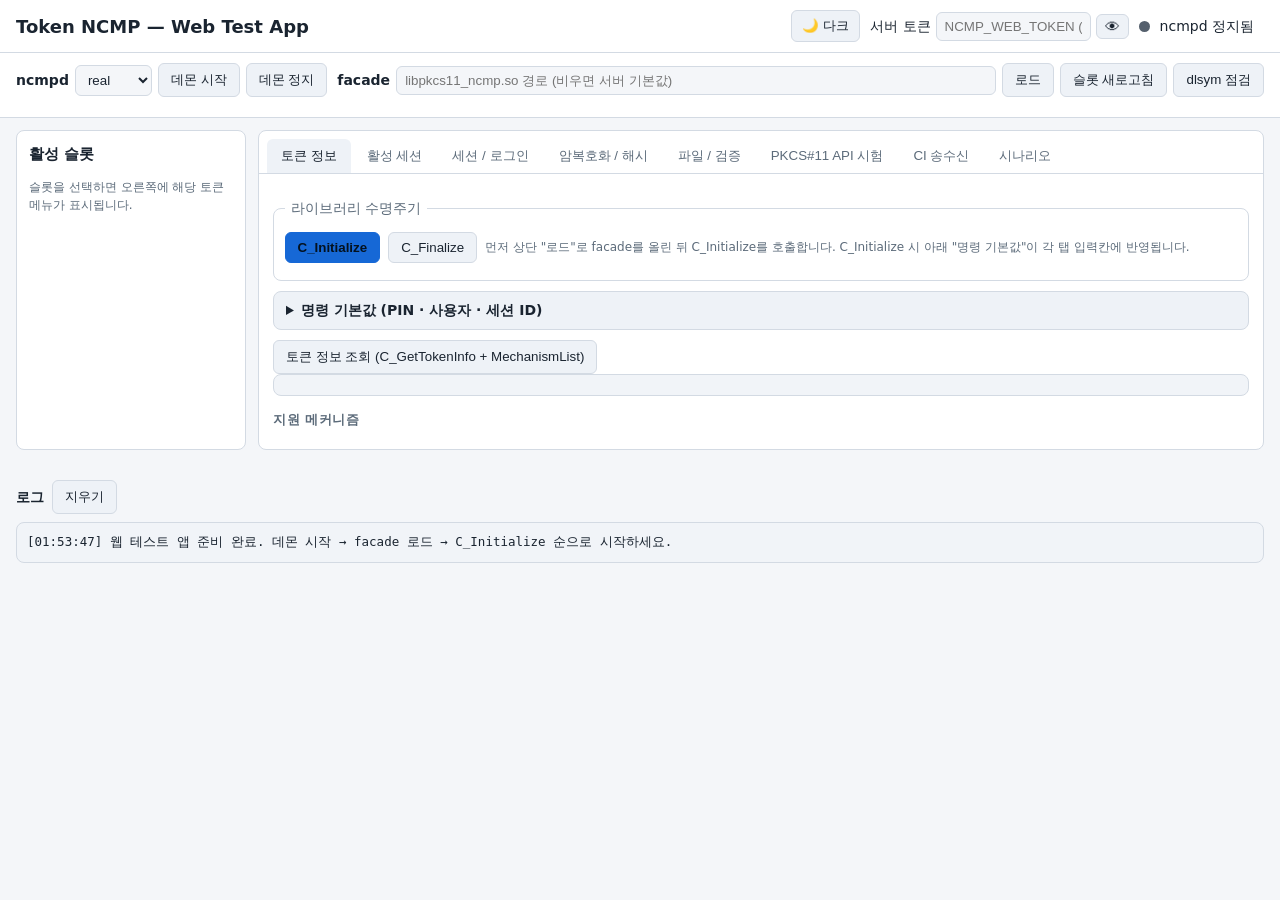
==== ncmp/gui/testapp/web/index.html @ 956e26f4 "gui: Debug App = read-only SHM viewer; move CI send/receive to Web Test App The Debug App needs no U" ====
<!doctype html>
<html lang="ko">
<head>
  <meta charset="utf-8">
  <meta name="viewport" content="width=device-width, initial-scale=1">
  <title>Token NCMP — Web Test App</title>
  <link rel="stylesheet" href="style.css">
</head>
<body>
  <header>
    <h1>Token NCMP — Web Test App</h1>
    <div class="conn">
      <button id="themeToggle" class="themebtn" type="button" title="밝은/어두운 테마 전환">☀️ 라이트</button>
      <label>서버 토큰
        <input id="authToken" type="password" placeholder="NCMP_WEB_TOKEN (선택)" size="16">
        <button type="button" class="eye" data-target="authToken" title="토큰 표시/숨김" aria-label="토큰 표시/숨김">👁</button>
      </label>
      <span id="daemonDot" class="dot off"></span>
      <span id="daemonText">상태 확인 중…</span>
      <span id="cfgInfo" class="muted small"></span>
    </div>
  </header>

  <!-- Top toolbar: daemon + facade lifecycle -->
  <section class="toolbar">
    <div class="group">
      <strong>ncmpd</strong>
      <select id="transport">
        <option value="real" selected>real</option>
        <option value="mock">mock</option>
        <option value="socket">socket</option>
      </select>
      <button id="btnDaemonStart">데몬 시작</button>
      <button id="btnDaemonStop">데몬 정지</button>
    </div>
    <div class="group grow">
      <strong>facade</strong>
      <input id="modulePath" type="text" placeholder="libpkcs11_ncmp.so 경로 (비우면 서버 기본값)">
      <button id="btnLoad">로드</button>
      <button id="btnSlots">슬롯 새로고침</button>
      <button id="btnDlsym">dlsym 점검</button>
    </div>
    <div id="libInfo" class="muted"></div>
  </section>

  <main>
    <!-- Left: active slots -->
    <aside class="slots">
      <h2>활성 슬롯</h2>
      <ul id="slotList"></ul>
      <p class="muted small">슬롯을 선택하면 오른쪽에 해당 토큰 메뉴가 표시됩니다.</p>
    </aside>

    <!-- Right: tabs -->
    <section class="panel">
      <nav class="tabs">
        <button class="tab active" data-tab="token">토큰 정보</button>
        <button class="tab" data-tab="sessions">활성 세션</button>
        <button class="tab" data-tab="session">세션 / 로그인</button>
        <button class="tab" data-tab="crypto">암복호화 / 해시</button>
        <button class="tab" data-tab="file">파일 / 검증</button>
        <button class="tab" data-tab="api">PKCS#11 API 시험</button>
        <button class="tab" data-tab="ci">CI 송수신</button>
        <button class="tab" data-tab="scenario">시나리오</button>
      </nav>

      <div class="tabbody">
        <!-- Token -->
        <div class="tabpane active" data-pane="token">
          <fieldset>
            <legend>라이브러리 수명주기</legend>
            <div class="row">
              <button id="btnInit" class="primary">C_Initialize</button>
              <button id="btnFinal">C_Finalize</button>
              <span class="muted small">먼저 상단 "로드"로 facade를 올린 뒤 C_Initialize를 호출합니다. C_Initialize 시 아래 "명령 기본값"이 각 탭 입력칸에 반영됩니다.</span>
            </div>
          </fieldset>

          <details id="cmdDefaults" class="defaults">
            <summary title="여기서 지정한 값이 로그인·세션 명령의 기본값으로 쓰입니다(C_Initialize 시 적용). 각 탭에서 개별 수정 가능">명령 기본값 (PIN · 사용자 · 세션 ID)</summary>
            <div class="row">
              <label>사용자
                <select id="defUserType">
                  <option value="1">User</option>
                  <option value="0">SO</option>
                  <option value="2">ContextSpecific</option>
                </select>
              </label>
              <label>User PIN <input type="password" id="defPin" value="1234" size="10"></label>
              <button type="button" class="eye" data-target="defPin" title="표시/숨김">👁</button>
              <label>SO PIN <input type="password" id="defSoPin" value="12345678" size="12"></label>
              <button type="button" class="eye" data-target="defSoPin" title="표시/숨김">👁</button>
              <label>세션 ID <input type="number" id="defSessionId" value="1" min="0" max="65535" style="width:84px"></label>
              <label><input type="checkbox" id="defRw" checked> R/W</label>
              <button id="btnApplyDefaults" type="button" title="지금 각 탭 입력칸에 반영">적용</button>
            </div>
          </details>

          <button id="btnTokenInfo">토큰 정보 조회 (C_GetTokenInfo + MechanismList)</button>
          <pre id="tokenInfo" class="out"></pre>
          <h3>지원 메커니즘</h3>
          <ul id="mechList" class="mechs"></ul>
        </div>

        <!-- Session -->
        <div class="tabpane" data-pane="sessions">
          <div class="row">
            <button id="btnSessRefresh">새로고침</button>
            <button id="btnSessRefreshAll">토큰 상태 조회(C_GetSessionInfo 전체)</button>
            <span id="sessSummary" class="muted small"></span>
          </div>
          <table id="sessTable" class="results">
            <thead><tr>
              <th>현재</th><th>handle</th><th>종류</th><th>wire sid</th><th>slot</th>
              <th>열린 시각</th><th>경과</th><th>명령수</th>
              <th>마지막 명령</th><th>결과</th><th>마지막 시각</th>
              <th>토큰 state</th><th>동작</th>
            </tr></thead>
            <tbody></tbody>
          </table>
          <p class="muted small">
            세션을 열거나(세션/로그인 탭) 명령을 보낼 때마다 이 표가 갱신됩니다.
            "종류"=open(C_OpenSession)/adopt(세션 ID 지정). "토큰 state"는
            C_GetSessionInfo 결과(2=R/W user 등)이며 "토큰 상태 조회"로 채웁니다.
          </p>
        </div>

        <div class="tabpane" data-pane="session">
          <div class="row">
            <label><input type="checkbox" id="rwSession" checked> R/W 세션</label>
            <button id="btnOpenSession">세션 열기 (C_OpenSession)</button>
            <button id="btnCloseSession">세션 닫기</button>
            <span id="sessionText" class="pill">세션 없음</span>
          </div>
          <div class="row">
            <label>세션 ID <input type="number" id="sessionId" value="1" min="0" max="65535" style="width:110px"></label>
            <button id="btnAdoptSession">ID로 세션 열기</button>
            <span class="muted small">토큰 OPEN_SESSION 없이 입력한 세션 ID(0~65535, 0=시스템)를 와이어 헤더에 사용. 여러 개 열 수 있습니다.</span>
          </div>
          <div class="row">
            <label><b>활성 세션</b> <select id="activeSession" class="sessionPicker"></select></label>
            <span class="muted small">모든 명령(로그인·난수·해시·GCM·파일 검증)은 선택된 세션 ID로 전송됩니다.</span>
          </div>
          <fieldset>
            <legend>로그인 / 로그아웃</legend>
            <div class="row">
              <label>사용자
                <select id="userType">
                  <option value="1">User</option>
                  <option value="0">SO</option>
                  <option value="2">ContextSpecific</option>
                </select>
              </label>
              <label>PIN <input type="password" id="pin" value="1234" size="12"></label>
              <button type="button" class="eye" data-target="pin" title="PIN 표시/숨김" aria-label="PIN 표시/숨김">👁</button>
              <button id="btnLogin">C_Login</button>
              <button id="btnLogout">C_Logout</button>
            </div>
          </fieldset>
          <h3>세션 정보 (C_GetSessionInfo)</h3>
          <pre id="sessionInfo" class="out"></pre>
        </div>

        <!-- Crypto -->
        <div class="tabpane" data-pane="crypto">
          <div class="row">
            <label><b>활성 세션</b> <select class="sessionPicker"></select></label>
            <span class="muted small">세션 탭에서 연 세션 중 선택. 명령은 이 세션으로 전송됩니다.</span>
          </div>
          <div class="row">
            <label>난수 길이 <input type="number" id="randLen" value="16" min="1" max="1024"></label>
            <button id="btnRandom">C_GenerateRandom</button>
          </div>
          <div class="row">
            <label>해시
              <select id="digestMech">
                <option value="592">SHA-256</option>
                <option value="624">SHA-512</option>
                <option value="693">SHA3-224</option>
                <option value="688">SHA3-256</option>
                <option value="704">SHA3-384</option>
                <option value="720">SHA3-512</option>
              </select>
            </label>
            <input type="text" id="digestInput" value="abc" placeholder="입력 문자열(UTF-8)">
            <button id="btnDigest">C_Digest</button>
          </div>
          <div class="row">
            <button id="btnGcm">AES-GCM 자가검증 (GenerateKey + Encrypt/Decrypt)</button>
          </div>
          <h3>결과</h3>
          <pre id="cryptoOut" class="out"></pre>
        </div>

        <!-- File generation + real-vs-SW verification -->
        <div class="tabpane" data-pane="file">
          <fieldset>
            <legend>테스트 파일 생성 (init/update/final 시험은 데이터 ≥ 64KB 필요)</legend>
            <div class="row">
              <label>크기 <input type="number" id="fileSize" value="100000" min="0"></label>
              <select id="fileUnit">
                <option value="1">바이트</option>
                <option value="1024">KB</option>
                <option value="1048576">MB</option>
              </select>
              <label>이름 <input type="text" id="fileName" placeholder="(자동)" size="14"></label>
              <button id="btnGenFile">파일 생성</button>
              <span id="genFileInfo" class="muted"></span>
            </div>
            <p class="muted small">반복 가능한 PRNG 패턴으로 채웁니다. 생성 시 SW SHA-256(참조)을 함께 표시합니다.</p>
          </fieldset>

          <fieldset>
            <legend>실 타겟 ↔ SW 결과 비교 (토큰이 정확히 동작하는지 확인)</legend>
            <div class="row">
              <label><b>활성 세션</b> <select class="sessionPicker"></select></label>
            </div>
            <div class="row">
              <label>파일
                <select id="verifyFile"></select>
              </label>
              <button id="btnRefreshFiles">목록 새로고침</button>
              <label>해시
                <select id="verifyMech">
                  <option value="592">SHA-256</option>
                  <option value="624">SHA-512</option>
                  <option value="693">SHA3-224</option>
                  <option value="688">SHA3-256</option>
                  <option value="704">SHA3-384</option>
                  <option value="720">SHA3-512</option>
                </select>
              </label>
              <button id="btnDigestFile">토큰 multipart 해시</button>
              <button id="btnCompare" class="primary">▶ 실타겟 vs SW 비교</button>
            </div>
            <p class="muted small">
              비교는 세션이 필요합니다(세션 탭에서 열기). 토큰(실 FX3)의 multipart
              (init/update/final) 결과와 호스트의 OpenSSL 계산 결과를 대조해
              <b>일치(MATCH)</b> 여부로 정확성을 판정합니다. mock 토큰은 실제 해시가
              아니므로 MISMATCH가 정상입니다.
            </p>
            <div id="compareVerdict" class="summary"></div>
            <pre id="fileOut" class="out"></pre>
          </fieldset>
        </div>

        <!-- API tester -->
        <div class="tabpane" data-pane="api">
          <p class="muted">단위 API 항목을 골라 파라미터를 채우고 실행합니다. 각 항목이 시나리오의 "단위 스텝"이 됩니다.</p>
          <div class="row">
            <label>API 항목
              <select id="apiOp"></select>
            </label>
            <button id="btnApiRun">실행</button>
            <button id="btnApiAddStep">▶ 시나리오에 스텝 추가</button>
          </div>
          <div id="apiParams" class="params"></div>
          <h3>응답</h3>
          <pre id="apiOut" class="out"></pre>
        </div>

        <!-- Raw CI send/receive -->
        <div class="tabpane" data-pane="ci">
          <p class="muted">CI(Command Interface) 단위로 실 타겟에 프레임을 직접 보내고 받습니다. 송신/수신 메시지를 <b>raw(Hex)</b>와 <b>parsed</b> 형태로 디버깅 창에 동시 출력합니다.</p>
          <div class="row cibar">
            <label>슬롯 <input type="number" id="ciSlot" value="0" min="0" style="width:70px"></label>
            <label>CI <select id="ciCmd"></select></label>
            <label>session_id <input type="number" id="ciSession" value="0" min="0" style="width:100px"></label>
            <button id="ciSend" class="primary">▶ 전송</button>
            <button id="ciClear">디버깅 창 지우기</button>
            <span id="ciHint" class="muted small"></span>
          </div>
          <div class="ciparams">
            <div class="muted small">CI별 입력 파라미터(Hex, 공백 허용, 비우면 생략). 예: <code>10000000</code> = little-endian u32 값 16</div>
            <div id="ciParamRows"></div>
          </div>
          <h3>디버깅 창 — 송신(TX)/수신(RX)을 raw(Hex) + parsed 동시 출력</h3>
          <div id="ciDebug" class="cidebug"></div>
        </div>

        <!-- Scenarios -->
        <div class="tabpane" data-pane="scenario">
          <div class="row">
            <label>시나리오
              <select id="scenarioSelect"></select>
            </label>
            <button id="btnScenarioLoad">불러오기</button>
            <button id="btnScenarioNew">새로 만들기</button>
            <button id="btnScenarioRun" class="primary">▶ 실행</button>
            <button id="btnScenarioSave">저장</button>
            <button id="btnScenarioDelete">삭제</button>
          </div>
          <div class="row">
            <label>이름 <input type="text" id="scenarioName" placeholder="시나리오 이름"></label>
            <button id="btnScenarioExport">내보내기(JSON)</button>
            <label class="filebtn">가져오기(JSON)<input type="file" id="scenarioImport" accept=".json"></label>
          </div>
          <p class="muted small">
            아래 <b>단위 항목</b>(대부분 PKCS#11 API)을 <b>순서대로 클릭</b>하면 스텝이
            추가됩니다. 각 스텝의 파라미터·저장변수·기대값은 그 자리에서 수정할 수 있습니다.
            출력값은 저장변수(예 <code>s</code>)로 담아 다음 스텝에서 <code>${s}</code> 로
            참조합니다(openSession → <code>s</code> 저장 → login의 session에 <code>${s}</code>).
            작성한 시나리오는 이름을 지정해 <b>저장</b>하면 서버에 영구 보관됩니다.
          </p>
          <h3>단위 항목 (클릭해서 순서대로 추가)</h3>
          <div id="palette" class="palette"></div>
          <h3>구성된 스텝</h3>
          <ol id="stepList" class="steps"></ol>
          <h3>실행 결과</h3>
          <table id="resultTable" class="results">
            <thead><tr><th>#</th><th>스텝</th><th>결과</th><th>상세</th></tr></thead>
            <tbody></tbody>
          </table>
          <div id="resultSummary" class="summary"></div>
        </div>
      </div>
    </section>
  </main>

  <footer>
    <div class="row">
      <strong>로그</strong>
      <button id="btnClearLog">지우기</button>
    </div>
    <pre id="log" class="log"></pre>
  </footer>

  <script src="app.js"></script>
</body>
</html>
---- ncmp/gui/testapp/web/style.css ----
:root {
  /* Dark theme (default). */
  --bg: #0f1419; --panel: #171d26; --panel2: #1e2631; --line: #2b3542;
  --fg: #e5edf5; --muted: #8aa0b4; --accent: #4aa3ff; --ok: #39d98a; --bad: #ff5d6c;
  --code-bg: #0b0f14;
  --mono: ui-monospace, SFMono-Regular, Menlo, Consolas, monospace;
}
/* Light theme: applied when <html data-theme="light"> (toggle in the header). */
:root[data-theme="light"] {
  --bg: #f4f6f9; --panel: #ffffff; --panel2: #eef2f7; --line: #d3dae3;
  --fg: #1a2430; --muted: #5c6b7a; --accent: #1668d6; --ok: #138a52; --bad: #cc3645;
  --code-bg: #f1f4f8;
}
/* First-visit default follows the OS preference unless the user chose dark. */
@media (prefers-color-scheme: light) {
  :root:not([data-theme="dark"]) {
    --bg: #f4f6f9; --panel: #ffffff; --panel2: #eef2f7; --line: #d3dae3;
    --fg: #1a2430; --muted: #5c6b7a; --accent: #1668d6; --ok: #138a52; --bad: #cc3645;
    --code-bg: #f1f4f8;
  }
}
* { box-sizing: border-box; }
html, body { transition: background-color .15s ease, color .15s ease; }
body {
  margin: 0; background: var(--bg); color: var(--fg);
  font: 14px/1.5 system-ui, "Segoe UI", sans-serif;
}
h1 { font-size: 18px; margin: 0; }
h2 { font-size: 15px; margin: 0 0 8px; }
h3 { font-size: 13px; color: var(--muted); margin: 14px 0 6px; text-transform: uppercase; letter-spacing: .04em; }
.muted { color: var(--muted); }
.small { font-size: 12px; }
code { font-family: var(--mono); background: var(--panel2); padding: 1px 5px; border-radius: 4px; }

header {
  display: flex; justify-content: space-between; align-items: center;
  padding: 10px 16px; background: var(--panel); border-bottom: 1px solid var(--line);
}
.conn { display: flex; align-items: center; gap: 10px; }
.themebtn { background: var(--panel2); color: var(--fg); border: 1px solid var(--line); padding: 6px 10px; border-radius: 6px; cursor: pointer; }
.themebtn:hover { border-color: var(--accent); }
.dot { width: 11px; height: 11px; border-radius: 50%; display: inline-block; }
.dot.on { background: var(--ok); box-shadow: 0 0 8px var(--ok); }
.dot.off { background: #55606d; }

.toolbar {
  display: flex; flex-wrap: wrap; align-items: center; gap: 10px;
  padding: 10px 16px; background: var(--panel); border-bottom: 1px solid var(--line);
}
.group { display: flex; align-items: center; gap: 6px; }
.group.grow { flex: 1; min-width: 320px; }
.group.grow input[type=text] { flex: 1; }
#libInfo { width: 100%; font-family: var(--mono); font-size: 12px; }

/* Command-defaults panel (collapsible, inside the token tab) */
.defaults { margin: 10px 0; border: 1px solid var(--line); border-radius: 8px; background: var(--panel2); }
.defaults > summary { cursor: pointer; padding: 8px 12px; font-weight: 600; user-select: none; }
.defaults > summary:hover { color: var(--accent); }
.defaults > .row { padding: 0 12px 12px; }

main { display: flex; gap: 12px; padding: 12px 16px; align-items: stretch; }
.slots { width: 230px; flex-shrink: 0; background: var(--panel); border: 1px solid var(--line); border-radius: 8px; padding: 12px; }
.slots ul { list-style: none; margin: 0; padding: 0; }
.slots li { padding: 8px 10px; border-radius: 6px; cursor: pointer; font-family: var(--mono); }
.slots li:hover { background: var(--panel2); }
.slots li.sel { background: var(--accent); color: #04121f; font-weight: 600; }

.panel { flex: 1; background: var(--panel); border: 1px solid var(--line); border-radius: 8px; min-width: 0; }
.tabs { display: flex; gap: 2px; border-bottom: 1px solid var(--line); padding: 8px 8px 0; flex-wrap: wrap; }
.tab { background: transparent; border: none; color: var(--muted); padding: 8px 14px; border-radius: 6px 6px 0 0; cursor: pointer; }
.tab.active { background: var(--panel2); color: var(--fg); }
.tabbody { padding: 14px; }
.tabpane { display: none; }
.tabpane.active { display: block; }

.row { display: flex; flex-wrap: wrap; align-items: center; gap: 8px; margin: 8px 0; }
label { display: inline-flex; align-items: center; gap: 5px; }
button {
  background: var(--panel2); color: var(--fg); border: 1px solid var(--line);
  padding: 7px 12px; border-radius: 6px; cursor: pointer;
}
button:hover { border-color: var(--accent); }
button.primary { background: var(--accent); color: #04121f; border-color: var(--accent); font-weight: 600; }
button.eye { padding: 4px 8px; line-height: 1; font-size: 15px; }
button:disabled { opacity: .45; cursor: not-allowed; }
input, select {
  background: var(--bg); color: var(--fg); border: 1px solid var(--line);
  padding: 6px 8px; border-radius: 6px;
}
input[type=text], #modulePath { min-width: 160px; }
fieldset { border: 1px solid var(--line); border-radius: 8px; margin: 10px 0; }
legend { color: var(--muted); padding: 0 6px; }
.pill { background: var(--panel2); border: 1px solid var(--line); padding: 4px 10px; border-radius: 20px; font-family: var(--mono); }

.out, .log {
  background: var(--code-bg); border: 1px solid var(--line); border-radius: 8px;
  padding: 10px; font-family: var(--mono); font-size: 12.5px; white-space: pre-wrap;
  word-break: break-all; max-height: 320px; overflow: auto; margin: 0;
}
.log { max-height: 160px; }
.mechs { list-style: none; padding: 0; margin: 0; font-family: var(--mono); font-size: 12.5px; columns: 2; }
.mechs li { padding: 2px 0; }

.params { display: grid; grid-template-columns: max-content 1fr; gap: 8px 12px; align-items: center; margin: 10px 0; max-width: 620px; }
.params .pk { color: var(--muted); font-family: var(--mono); }
.params input, .params select { width: 100%; }

.palette { display: flex; flex-direction: column; gap: 8px; margin: 8px 0 4px; }
.palette .grp { display: flex; flex-wrap: wrap; gap: 6px; align-items: center; }
.palette .glabel { color: var(--muted); font-size: 12px; min-width: 92px; }
.palette .item { background: var(--panel2); border: 1px solid var(--line); color: var(--fg); padding: 5px 10px; border-radius: 14px; cursor: pointer; font-size: 12.5px; }
.palette .item:hover { border-color: var(--accent); color: var(--accent); }
.palette .item .pk { color: var(--muted); font-family: var(--mono); font-size: 11px; }

.steps { padding-left: 20px; }
.steps .pedit { display: flex; flex-wrap: wrap; gap: 6px 10px; margin-top: 6px; }
.steps .pedit label { font-size: 12px; color: var(--muted); }
.steps .pedit input, .steps .pedit select { padding: 3px 6px; font-size: 12px; }
.steps .pedit input { width: 130px; }
.steps li { margin: 6px 0; background: var(--panel2); border: 1px solid var(--line); border-radius: 6px; padding: 8px; }
.steps .sh { display: flex; gap: 8px; align-items: center; flex-wrap: wrap; }
.steps .sh b { font-family: var(--mono); }
.steps .meta { font-family: var(--mono); font-size: 12px; color: var(--muted); }
.steps .x { margin-left: auto; }

.results { width: 100%; border-collapse: collapse; font-size: 13px; }
.results th, .results td { border: 1px solid var(--line); padding: 6px 8px; text-align: left; vertical-align: top; }
.results td.pass { color: var(--ok); font-weight: 600; }
.results td.fail { color: var(--bad); font-weight: 600; }
.results td.detail { font-family: var(--mono); font-size: 12px; word-break: break-all; }
.summary { margin-top: 10px; font-weight: 600; }
.summary.pass { color: var(--ok); }
.summary.fail { color: var(--bad); }

.filebtn { position: relative; overflow: hidden; background: var(--panel2); border: 1px solid var(--line); padding: 7px 12px; border-radius: 6px; cursor: pointer; }
.filebtn input { position: absolute; left: 0; top: 0; opacity: 0; width: 100%; height: 100%; cursor: pointer; }

footer { padding: 10px 16px 20px; }
footer .row { justify-content: flex-start; }

/* CI 송수신 tab */
.cibar { flex-wrap: wrap; gap: 10px; }
.ciparams { background: var(--panel2); border: 1px solid var(--line); border-radius: 8px; padding: 10px; margin: 8px 0; }
#ciParamRows { display: grid; grid-template-columns: auto 1fr; gap: 6px 10px; align-items: center; margin-top: 8px; }
#ciParamRows label { color: var(--muted); font-family: var(--mono); }
#ciParamRows input { width: 100%; font-family: var(--mono); }
.cidebug { background: var(--code-bg); border: 1px solid var(--line); border-radius: 8px; padding: 6px; max-height: 55vh; overflow: auto; }
.xchg { border: 1px solid var(--line); border-radius: 8px; margin: 8px; padding: 8px 10px; }
.xchg .xh { display: flex; justify-content: space-between; font-family: var(--mono); font-size: 12px; color: var(--muted); margin-bottom: 6px; }
.xchg .dir { font-weight: 700; }
.xchg .dir.tx { color: var(--accent); } .xchg .dir.rx { color: var(--ok); } .xchg .dir.err { color: var(--bad); }
.frame { margin: 6px 0; }
.frame .lbl { font-size: 11px; color: var(--muted); text-transform: uppercase; letter-spacing: .04em; }
.frame pre.hex { background: var(--bg); border: 1px solid var(--line); border-radius: 6px; padding: 8px; font-family: var(--mono); font-size: 12px; white-space: pre-wrap; word-break: break-all; margin: 3px 0; }
.frame table.pf { border-collapse: collapse; font-size: 12px; margin: 3px 0; }
.frame table.pf td { border: 1px solid var(--line); padding: 2px 8px; font-family: var(--mono); }
.frame table.pf td.k { color: var(--muted); }
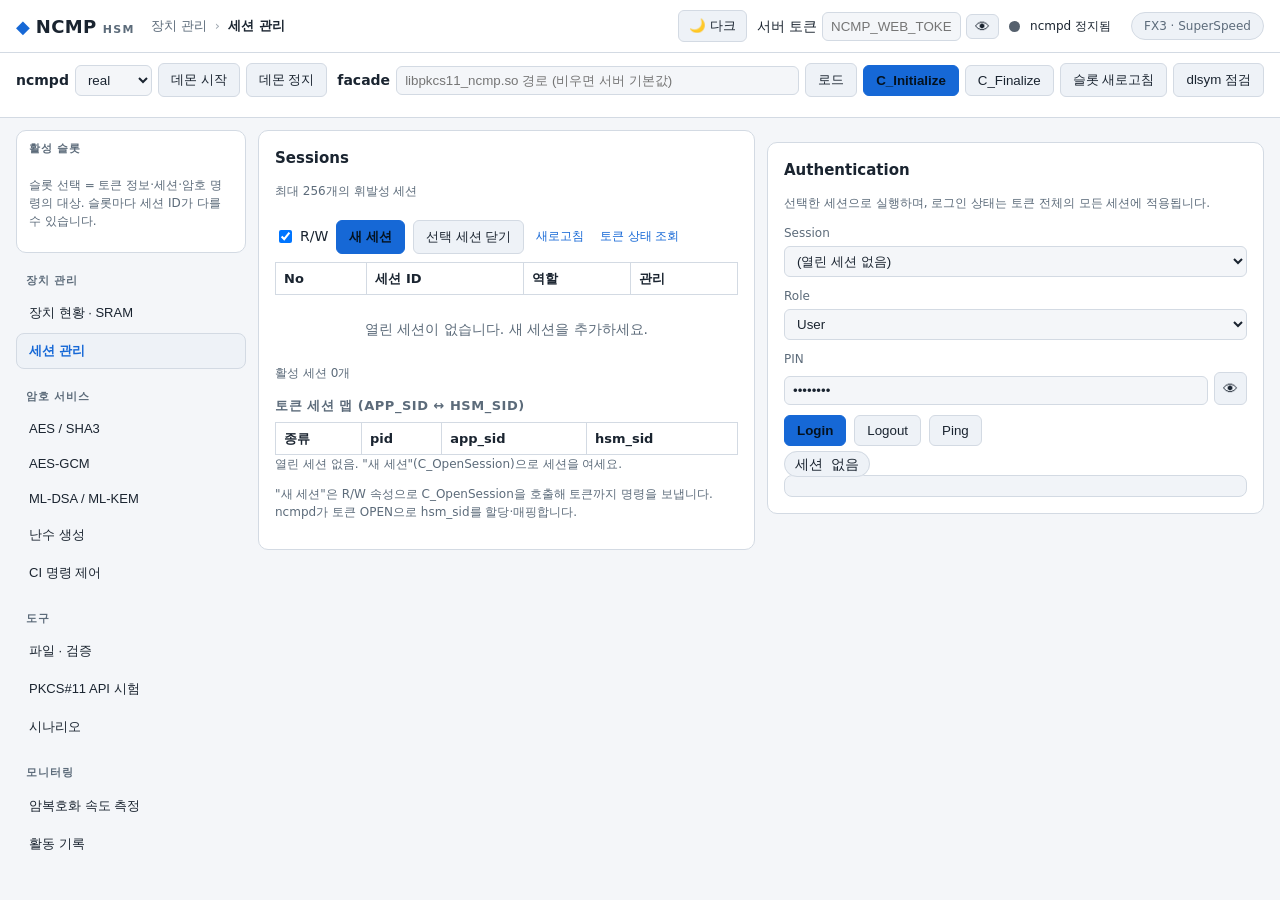
==== commit f0ec679e: "ncmp/gui+daemon: session-id mapping, FX3 RX fix, zombie-daemon reclaim, AES-GCM/CTR via PKCS#11 Daem" ====
--- a/ncmp/gui/testapp/web/index.html
+++ b/ncmp/gui/testapp/web/index.html
@@ -7,17 +7,19 @@
   <link rel="stylesheet" href="style.css">
 </head>
 <body>
-  <header>
-    <h1>Token NCMP — Web Test App</h1>
+  <header class="appbar">
+    <div class="brand"><span class="logo">◆</span> <b>NCMP</b> <span class="brandsub">HSM</span></div>
+    <div class="crumb"><span id="crumbGroup">장치 관리</span> <span class="sep">›</span> <span id="crumbItem" class="cur">세션 관리</span></div>
     <div class="conn">
       <button id="themeToggle" class="themebtn" type="button" title="밝은/어두운 테마 전환">☀️ 라이트</button>
       <label>서버 토큰
-        <input id="authToken" type="password" placeholder="NCMP_WEB_TOKEN (선택)" size="16">
+        <input id="authToken" type="password" placeholder="NCMP_WEB_TOKEN (선택)" size="14">
         <button type="button" class="eye" data-target="authToken" title="토큰 표시/숨김" aria-label="토큰 표시/숨김">👁</button>
       </label>
       <span id="daemonDot" class="dot off"></span>
-      <span id="daemonText">상태 확인 중…</span>
+      <span id="daemonText" class="small">상태 확인 중…</span>
       <span id="cfgInfo" class="muted small"></span>
+      <span class="hwbadge">FX3 · SuperSpeed</span>
     </div>
   </header>
 
@@ -37,139 +39,154 @@
       <strong>facade</strong>
       <input id="modulePath" type="text" placeholder="libpkcs11_ncmp.so 경로 (비우면 서버 기본값)">
       <button id="btnLoad">로드</button>
+      <button id="btnInit" class="primary">C_Initialize</button>
+      <button id="btnFinal">C_Finalize</button>
       <button id="btnSlots">슬롯 새로고침</button>
       <button id="btnDlsym">dlsym 점검</button>
     </div>
     <div id="libInfo" class="muted"></div>
   </section>
 
-  <main>
-    <!-- Left: active slots -->
-    <aside class="slots">
-      <h2>활성 슬롯</h2>
-      <ul id="slotList"></ul>
-      <p class="muted small">슬롯을 선택하면 오른쪽에 해당 토큰 메뉴가 표시됩니다.</p>
+  <div class="shell">
+    <!-- Left: active slots (persistent) + grouped navigation -->
+    <aside class="sidenav">
+      <div class="slotspanel">
+        <div class="navhead">활성 슬롯</div>
+        <ul id="slotList" class="slotlist"></ul>
+        <p class="muted small">슬롯 선택 = 토큰 정보·세션·암호 명령의 대상. 슬롯마다 세션 ID가 다를 수 있습니다.</p>
+      </div>
+      <div class="navgroup">
+        <div class="navhead">장치 관리</div>
+        <button class="navitem" type="button" data-tab="token"   data-group="장치 관리" data-label="장치 현황 · SRAM">장치 현황 · SRAM</button>
+        <button class="navitem active" type="button" data-tab="session" data-group="장치 관리" data-label="세션 관리">세션 관리</button>
+      </div>
+      <div class="navgroup">
+        <div class="navhead">암호 서비스</div>
+        <button class="navitem" type="button" data-tab="hash" data-group="암호 서비스" data-label="AES / SHA3">AES / SHA3</button>
+        <button class="navitem" type="button" data-tab="gcm"  data-group="암호 서비스" data-label="AES-GCM">AES-GCM</button>
+        <button class="navitem" type="button" data-tab="pqc"  data-group="암호 서비스" data-label="ML-DSA / ML-KEM">ML-DSA / ML-KEM</button>
+        <button class="navitem" type="button" data-tab="rng"  data-group="암호 서비스" data-label="난수 생성">난수 생성</button>
+        <button class="navitem" type="button" data-tab="ci"   data-group="암호 서비스" data-label="CI 명령 제어">CI 명령 제어</button>
+      </div>
+      <div class="navgroup">
+        <div class="navhead">도구</div>
+        <button class="navitem" type="button" data-tab="file"     data-group="도구" data-label="파일 · 검증">파일 · 검증</button>
+        <button class="navitem" type="button" data-tab="api"      data-group="도구" data-label="PKCS#11 API 시험">PKCS#11 API 시험</button>
+        <button class="navitem" type="button" data-tab="scenario" data-group="도구" data-label="시나리오">시나리오</button>
+      </div>
+      <div class="navgroup">
+        <div class="navhead">모니터링</div>
+        <button class="navitem" type="button" data-tab="perf" data-group="모니터링" data-label="암복호화 속도 측정">암복호화 속도 측정</button>
+        <button class="navitem" type="button" data-tab="log"  data-group="모니터링" data-label="활동 기록">활동 기록</button>
+      </div>
     </aside>
 
-    <!-- Right: tabs -->
-    <section class="panel">
-      <nav class="tabs">
-        <button class="tab active" data-tab="token">토큰 정보</button>
-        <button class="tab" data-tab="sessions">활성 세션</button>
-        <button class="tab" data-tab="session">세션 / 로그인</button>
-        <button class="tab" data-tab="crypto">암복호화 / 해시</button>
-        <button class="tab" data-tab="file">파일 / 검증</button>
-        <button class="tab" data-tab="api">PKCS#11 API 시험</button>
-        <button class="tab" data-tab="ci">CI 송수신</button>
-        <button class="tab" data-tab="scenario">시나리오</button>
-      </nav>
-
-      <div class="tabbody">
-        <!-- Token -->
-        <div class="tabpane active" data-pane="token">
-          <fieldset>
-            <legend>라이브러리 수명주기</legend>
-            <div class="row">
-              <button id="btnInit" class="primary">C_Initialize</button>
-              <button id="btnFinal">C_Finalize</button>
-              <span class="muted small">먼저 상단 "로드"로 facade를 올린 뒤 C_Initialize를 호출합니다. C_Initialize 시 아래 "명령 기본값"이 각 탭 입력칸에 반영됩니다.</span>
-            </div>
-          </fieldset>
-
-          <details id="cmdDefaults" class="defaults">
-            <summary title="여기서 지정한 값이 로그인·세션 명령의 기본값으로 쓰입니다(C_Initialize 시 적용). 각 탭에서 개별 수정 가능">명령 기본값 (PIN · 사용자 · 세션 ID)</summary>
-            <div class="row">
-              <label>사용자
-                <select id="defUserType">
-                  <option value="1">User</option>
-                  <option value="0">SO</option>
-                  <option value="2">ContextSpecific</option>
-                </select>
-              </label>
-              <label>User PIN <input type="password" id="defPin" value="1234" size="10"></label>
-              <button type="button" class="eye" data-target="defPin" title="표시/숨김">👁</button>
-              <label>SO PIN <input type="password" id="defSoPin" value="12345678" size="12"></label>
-              <button type="button" class="eye" data-target="defSoPin" title="표시/숨김">👁</button>
-              <label>세션 ID <input type="number" id="defSessionId" value="1" min="0" max="65535" style="width:84px"></label>
-              <label><input type="checkbox" id="defRw" checked> R/W</label>
-              <button id="btnApplyDefaults" type="button" title="지금 각 탭 입력칸에 반영">적용</button>
-            </div>
-          </details>
-
-          <button id="btnTokenInfo">토큰 정보 조회 (C_GetTokenInfo + MechanismList)</button>
+    <!-- Right: content -->
+    <section class="content">
+      <!-- 장치 현황 · SRAM -->
+      <div class="tabpane" data-pane="token">
+        <div class="card">
+          <div class="card-head">
+            <h2>토큰 정보</h2>
+            <button id="btnTokenInfo">조회 (C_GetTokenInfo + MechanismList)</button>
+          </div>
+          <p class="muted small">왼쪽 "활성 슬롯"에서 선택한 슬롯을 대상으로 조회합니다.</p>
           <pre id="tokenInfo" class="out"></pre>
           <h3>지원 메커니즘</h3>
           <ul id="mechList" class="mechs"></ul>
         </div>
-
-        <!-- Session -->
-        <div class="tabpane" data-pane="sessions">
-          <div class="row">
-            <button id="btnSessRefresh">새로고침</button>
-            <button id="btnSessRefreshAll">토큰 상태 조회(C_GetSessionInfo 전체)</button>
-            <span id="sessSummary" class="muted small"></span>
-          </div>
-          <table id="sessTable" class="results">
-            <thead><tr>
-              <th>현재</th><th>handle</th><th>종류</th><th>wire sid</th><th>slot</th>
-              <th>열린 시각</th><th>경과</th><th>명령수</th>
-              <th>마지막 명령</th><th>결과</th><th>마지막 시각</th>
-              <th>토큰 state</th><th>동작</th>
-            </tr></thead>
-            <tbody></tbody>
-          </table>
-          <p class="muted small">
-            세션을 열거나(세션/로그인 탭) 명령을 보낼 때마다 이 표가 갱신됩니다.
-            "종류"=open(C_OpenSession)/adopt(세션 ID 지정). "토큰 state"는
-            C_GetSessionInfo 결과(2=R/W user 등)이며 "토큰 상태 조회"로 채웁니다.
-          </p>
-        </div>
-
-        <div class="tabpane" data-pane="session">
-          <div class="row">
-            <label><input type="checkbox" id="rwSession" checked> R/W 세션</label>
-            <button id="btnOpenSession">세션 열기 (C_OpenSession)</button>
-            <button id="btnCloseSession">세션 닫기</button>
+        <details id="cmdDefaults" class="defaults card">
+          <summary title="여기서 지정한 값이 로그인·세션 명령의 기본값으로 쓰입니다(C_Initialize 시 적용). 각 탭에서 개별 수정 가능">명령 기본값 (PIN · 사용자 · R/W)</summary>
+          <div class="row">
+            <label>사용자
+              <select id="defUserType">
+                <option value="1">User</option>
+                <option value="0">SO</option>
+                <option value="2">ContextSpecific</option>
+              </select>
+            </label>
+            <label title="실 토큰 User PIN 12345678 / mock 1234 (transport에 맞춰 자동 설정)">User PIN <input type="password" id="defPin" value="12345678" size="10"></label>
+            <button type="button" class="eye" data-target="defPin" title="표시/숨김">👁</button>
+            <label title="실 토큰 SO PIN 87654321 / mock 12345678 (transport에 맞춰 자동 설정)">SO PIN <input type="password" id="defSoPin" value="87654321" size="12"></label>
+            <button type="button" class="eye" data-target="defSoPin" title="표시/숨김">👁</button>
+            <label><input type="checkbox" id="defRw" checked> R/W</label>
+            <button id="btnApplyDefaults" type="button" title="지금 각 탭 입력칸에 반영">적용</button>
+          </div>
+        </details>
+      </div>
+
+      <!-- 세션 관리 (Sessions + Authentication) -->
+      <div class="tabpane active" data-pane="session">
+        <div class="cards2">
+          <!-- Sessions -->
+          <div class="card">
+            <div class="card-head">
+              <div>
+                <h2>Sessions</h2>
+                <p class="muted small">최대 256개의 휘발성 세션</p>
+              </div>
+            </div>
+            <div class="row subrow">
+              <label><input type="checkbox" id="rwSession" checked> R/W</label>
+              <button id="btnOpenSession" class="primary">새 세션</button>
+              <button id="btnCloseSession">선택 세션 닫기</button>
+              <button id="btnSessRefresh" class="link">새로고침</button>
+              <button id="btnSessRefreshAll" class="link">토큰 상태 조회</button>
+            </div>
+            <table id="sessTable" class="results sess">
+              <thead><tr><th>No</th><th>세션 ID</th><th>역할</th><th>관리</th></tr></thead>
+              <tbody></tbody>
+            </table>
+            <div id="sessEmpty" class="empty muted">열린 세션이 없습니다. 새 세션을 추가하세요.</div>
+            <div id="sessSummary" class="muted small"></div>
+
+            <h3>토큰 세션 맵 (app_sid ↔ hsm_sid)</h3>
+            <table id="sessMapTable" class="results sess">
+              <thead><tr><th>종류</th><th>pid</th><th>app_sid</th><th>hsm_sid</th></tr></thead>
+              <tbody></tbody>
+            </table>
+            <div id="sessMapEmpty" class="muted small">열린 세션 없음. "새 세션"(C_OpenSession)으로 세션을 여세요.</div>
+            <p class="muted small">"새 세션"은 R/W 속성으로 C_OpenSession을 호출해 토큰까지 명령을 보냅니다. ncmpd가 토큰 OPEN으로 hsm_sid를 할당·매핑합니다.</p>
+          </div>
+
+          <!-- Authentication -->
+          <div class="card">
+            <h2>Authentication</h2>
+            <p class="muted small">선택한 세션으로 실행하며, 로그인 상태는 토큰 전체의 모든 세션에 적용됩니다.</p>
+            <label class="field">Session
+              <select id="activeSession" class="sessionPicker"></select>
+            </label>
+            <label class="field">Role
+              <select id="userType">
+                <option value="1">User</option>
+                <option value="0">SO</option>
+                <option value="2">ContextSpecific</option>
+              </select>
+            </label>
+            <label class="field">PIN
+              <span class="pinwrap">
+                <input type="password" id="pin" value="1234" placeholder="PIN">
+                <button type="button" class="eye" data-target="pin" title="PIN 표시/숨김" aria-label="PIN 표시/숨김">👁</button>
+              </span>
+            </label>
+            <div class="row">
+              <button id="btnLogin" class="primary">Login</button>
+              <button id="btnLogout">Logout</button>
+              <button id="btnPing">Ping</button>
+            </div>
             <span id="sessionText" class="pill">세션 없음</span>
-          </div>
-          <div class="row">
-            <label>세션 ID <input type="number" id="sessionId" value="1" min="0" max="65535" style="width:110px"></label>
-            <button id="btnAdoptSession">ID로 세션 열기</button>
-            <span class="muted small">토큰 OPEN_SESSION 없이 입력한 세션 ID(0~65535, 0=시스템)를 와이어 헤더에 사용. 여러 개 열 수 있습니다.</span>
-          </div>
-          <div class="row">
-            <label><b>활성 세션</b> <select id="activeSession" class="sessionPicker"></select></label>
-            <span class="muted small">모든 명령(로그인·난수·해시·GCM·파일 검증)은 선택된 세션 ID로 전송됩니다.</span>
-          </div>
-          <fieldset>
-            <legend>로그인 / 로그아웃</legend>
-            <div class="row">
-              <label>사용자
-                <select id="userType">
-                  <option value="1">User</option>
-                  <option value="0">SO</option>
-                  <option value="2">ContextSpecific</option>
-                </select>
-              </label>
-              <label>PIN <input type="password" id="pin" value="1234" size="12"></label>
-              <button type="button" class="eye" data-target="pin" title="PIN 표시/숨김" aria-label="PIN 표시/숨김">👁</button>
-              <button id="btnLogin">C_Login</button>
-              <button id="btnLogout">C_Logout</button>
-            </div>
-          </fieldset>
-          <h3>세션 정보 (C_GetSessionInfo)</h3>
-          <pre id="sessionInfo" class="out"></pre>
-        </div>
-
-        <!-- Crypto -->
-        <div class="tabpane" data-pane="crypto">
+            <pre id="sessionInfo" class="out"></pre>
+          </div>
+        </div>
+      </div>
+
+      <!-- AES / SHA3 (hash + AES-CTR) -->
+      <div class="tabpane" data-pane="hash">
+        <div class="card">
+          <h2>해시 (SHA-2 / SHA-3)</h2>
+          <p class="muted small">선택한 세션으로 C_DigestInit + C_Digest(단발)를 실행합니다.</p>
           <div class="row">
             <label><b>활성 세션</b> <select class="sessionPicker"></select></label>
-            <span class="muted small">세션 탭에서 연 세션 중 선택. 명령은 이 세션으로 전송됩니다.</span>
-          </div>
-          <div class="row">
-            <label>난수 길이 <input type="number" id="randLen" value="16" min="1" max="1024"></label>
-            <button id="btnRandom">C_GenerateRandom</button>
           </div>
           <div class="row">
             <label>해시
@@ -183,17 +200,128 @@
               </select>
             </label>
             <input type="text" id="digestInput" value="abc" placeholder="입력 문자열(UTF-8)">
-            <button id="btnDigest">C_Digest</button>
-          </div>
-          <div class="row">
-            <button id="btnGcm">AES-GCM 자가검증 (GenerateKey + Encrypt/Decrypt)</button>
+            <button id="btnDigest" class="primary">C_Digest</button>
           </div>
           <h3>결과</h3>
-          <pre id="cryptoOut" class="out"></pre>
-        </div>
-
-        <!-- File generation + real-vs-SW verification -->
-        <div class="tabpane" data-pane="file">
+          <pre id="hashOut" class="out"></pre>
+        </div>
+
+        <div class="card">
+          <h2>AES-CTR (암·복호화)</h2>
+          <p class="muted small">선택한 세션으로 사용자 키를 C_CreateObject → C_EncryptInit(CKM_AES_CTR)
+            → C_Encrypt로 처리합니다. CTR은 암·복호화가 동일 연산입니다. 입력 ≤ 3968바이트.</p>
+          <div class="row">
+            <label>동작
+              <select id="ctrDir"><option value="1">암호화</option><option value="0">복호화</option></select>
+            </label>
+            <label>AES 키 Hex (16/24/32B) <input type="password" id="ctrKey" autocomplete="off" placeholder="000102…"></label>
+          </div>
+          <div class="row">
+            <label>Counter Hex (16B) <input type="text" id="ctrCounter" autocomplete="off" placeholder="00000000000000000000000000000001"></label>
+          </div>
+          <div class="row">
+            <label style="flex:1">입력 Hex <input type="text" id="ctrData" autocomplete="off" placeholder="616263"></label>
+            <button id="btnCtr" class="primary">실행</button>
+          </div>
+          <h3>결과</h3>
+          <pre id="ctrOut" class="out"></pre>
+        </div>
+      </div>
+
+      <!-- AES-GCM -->
+      <div class="tabpane" data-pane="gcm">
+        <div class="card">
+          <h2>AES-GCM · 인증 암호화</h2>
+          <p class="muted small">선택한 세션으로 사용자 키를 C_CreateObject → C_EncryptInit(CKM_AES_GCM)
+            → C_Encrypt/C_Decrypt로 처리합니다. 암호화 출력은 암호문+태그, 복호화 입력은 암호문+태그입니다.</p>
+          <div class="row">
+            <label><b>활성 세션</b> <select class="sessionPicker"></select></label>
+            <label>동작
+              <select id="gcmDir"><option value="1">암호화</option><option value="0">복호화 및 태그 검증</option></select>
+            </label>
+          </div>
+          <div class="row">
+            <label>AES 키 Hex (16/24/32B) <input type="password" id="gcmKey" autocomplete="off" spellcheck="false"></label>
+            <label>IV Hex (1–16B, 권장 12B) <input type="text" id="gcmIv" autocomplete="off" spellcheck="false"></label>
+            <button id="btnGcmNewIv" class="ghost">새 12B IV</button>
+          </div>
+          <div class="row">
+            <label style="flex:1">AAD Hex (선택) <input type="text" id="gcmAad" autocomplete="off" spellcheck="false"></label>
+            <label>태그 길이
+              <select id="gcmTagLen">
+                <option value="16">16B (권장)</option><option value="15">15B</option>
+                <option value="14">14B</option><option value="13">13B</option><option value="12">12B</option>
+              </select>
+            </label>
+          </div>
+          <div class="row">
+            <label id="gcmDataLabel" style="flex:1">평문 Hex <input type="text" id="gcmData" autocomplete="off" spellcheck="false" placeholder="616263"></label>
+          </div>
+          <div class="row" id="gcmTagRow" hidden>
+            <label style="flex:1">인증 태그 Hex <input type="text" id="gcmTag" autocomplete="off" spellcheck="false"></label>
+          </div>
+          <div class="row">
+            <button id="btnGcm" class="primary">GCM 실행</button>
+            <button id="btnGcmClear" class="ghost">입력·결과 지우기</button>
+            <button id="btnGcmSelf" class="ghost">자가검증(랜덤 키)</button>
+          </div>
+          <p class="muted small">AAD·본문 각각 ≤ 3968바이트. 같은 키로 암호화할 때 IV를 재사용하지 마세요. 키는 실행 후 입력란에서 지웁니다.</p>
+          <h3>결과</h3>
+          <pre id="gcmOut" class="out">실행 전</pre>
+        </div>
+      </div>
+
+      <!-- ML-DSA / ML-KEM -->
+      <div class="tabpane" data-pane="pqc">
+        <div class="card">
+          <h2>ML-DSA / ML-KEM (PQC)</h2>
+          <p class="muted">이 웹앱이 로드하는 standalone facade(mode-2)에는 ML-DSA/ML-KEM
+            연산이 구현되어 있지 않습니다(스텁). 광고 메커니즘 목록은 "장치 현황 · SRAM"의
+            토큰 정보 조회에서 확인할 수 있습니다. PQC 전체 기능은 opencryptoki full 빌드의
+            mode-1 STDLL에서 제공됩니다(<code>ncmp_specific.c</code>).</p>
+        </div>
+      </div>
+
+      <!-- 난수 생성 -->
+      <div class="tabpane" data-pane="rng">
+        <div class="card">
+          <h2>난수 생성</h2>
+          <div class="row">
+            <label><b>활성 세션</b> <select class="sessionPicker"></select></label>
+          </div>
+          <div class="row">
+            <label>난수 길이 <input type="number" id="randLen" value="16" min="1" max="1024"></label>
+            <button id="btnRandom" class="primary">C_GenerateRandom</button>
+          </div>
+          <h3>결과</h3>
+          <pre id="rngOut" class="out"></pre>
+        </div>
+      </div>
+
+      <!-- CI 명령 제어 -->
+      <div class="tabpane" data-pane="ci">
+        <div class="card">
+          <p class="muted">CI(Command Interface) 단위로 실 타겟에 프레임을 직접 보내고 받습니다. 송신/수신 메시지를 <b>raw(Hex)</b>와 <b>parsed</b> 형태로 디버깅 창에 동시 출력합니다.</p>
+          <div class="row cibar">
+            <label>슬롯 <input type="number" id="ciSlot" value="0" min="0" style="width:70px"></label>
+            <label>CI <select id="ciCmd"></select></label>
+            <label>session_id <input type="number" id="ciSession" value="0" min="0" style="width:100px"></label>
+            <button id="ciSend" class="primary">▶ 전송</button>
+            <button id="ciClear">디버깅 창 지우기</button>
+            <span id="ciHint" class="muted small"></span>
+          </div>
+          <div class="ciparams">
+            <div class="muted small">CI별 입력 파라미터(Hex, 공백 허용, 비우면 생략). 예: <code>10000000</code> = little-endian u32 값 16</div>
+            <div id="ciParamRows"></div>
+          </div>
+          <h3>디버깅 창 — 송신(TX)/수신(RX)을 raw(Hex) + parsed 동시 출력</h3>
+          <div id="ciDebug" class="cidebug"></div>
+        </div>
+      </div>
+
+      <!-- 파일 · 검증 -->
+      <div class="tabpane" data-pane="file">
+        <div class="card">
           <fieldset>
             <legend>테스트 파일 생성 (init/update/final 시험은 데이터 ≥ 64KB 필요)</legend>
             <div class="row">
@@ -234,7 +362,7 @@
               <button id="btnCompare" class="primary">▶ 실타겟 vs SW 비교</button>
             </div>
             <p class="muted small">
-              비교는 세션이 필요합니다(세션 탭에서 열기). 토큰(실 FX3)의 multipart
+              비교는 세션이 필요합니다(세션 관리에서 열기). 토큰(실 FX3)의 multipart
               (init/update/final) 결과와 호스트의 OpenSSL 계산 결과를 대조해
               <b>일치(MATCH)</b> 여부로 정확성을 판정합니다. mock 토큰은 실제 해시가
               아니므로 MISMATCH가 정상입니다.
@@ -243,9 +371,11 @@
             <pre id="fileOut" class="out"></pre>
           </fieldset>
         </div>
-
-        <!-- API tester -->
-        <div class="tabpane" data-pane="api">
+      </div>
+
+      <!-- PKCS#11 API 시험 -->
+      <div class="tabpane" data-pane="api">
+        <div class="card">
           <p class="muted">단위 API 항목을 골라 파라미터를 채우고 실행합니다. 각 항목이 시나리오의 "단위 스텝"이 됩니다.</p>
           <div class="row">
             <label>API 항목
@@ -258,28 +388,11 @@
           <h3>응답</h3>
           <pre id="apiOut" class="out"></pre>
         </div>
-
-        <!-- Raw CI send/receive -->
-        <div class="tabpane" data-pane="ci">
-          <p class="muted">CI(Command Interface) 단위로 실 타겟에 프레임을 직접 보내고 받습니다. 송신/수신 메시지를 <b>raw(Hex)</b>와 <b>parsed</b> 형태로 디버깅 창에 동시 출력합니다.</p>
-          <div class="row cibar">
-            <label>슬롯 <input type="number" id="ciSlot" value="0" min="0" style="width:70px"></label>
-            <label>CI <select id="ciCmd"></select></label>
-            <label>session_id <input type="number" id="ciSession" value="0" min="0" style="width:100px"></label>
-            <button id="ciSend" class="primary">▶ 전송</button>
-            <button id="ciClear">디버깅 창 지우기</button>
-            <span id="ciHint" class="muted small"></span>
-          </div>
-          <div class="ciparams">
-            <div class="muted small">CI별 입력 파라미터(Hex, 공백 허용, 비우면 생략). 예: <code>10000000</code> = little-endian u32 값 16</div>
-            <div id="ciParamRows"></div>
-          </div>
-          <h3>디버깅 창 — 송신(TX)/수신(RX)을 raw(Hex) + parsed 동시 출력</h3>
-          <div id="ciDebug" class="cidebug"></div>
-        </div>
-
-        <!-- Scenarios -->
-        <div class="tabpane" data-pane="scenario">
+      </div>
+
+      <!-- 시나리오 -->
+      <div class="tabpane" data-pane="scenario">
+        <div class="card">
           <div class="row">
             <label>시나리오
               <select id="scenarioSelect"></select>
@@ -314,16 +427,28 @@
           <div id="resultSummary" class="summary"></div>
         </div>
       </div>
+
+      <!-- 암복호화 속도 측정 (placeholder) -->
+      <div class="tabpane" data-pane="perf">
+        <div class="card">
+          <h2>암복호화 속도 측정</h2>
+          <p class="muted">처리량/지연 측정 화면(준비 중). 현재는 "파일 · 검증"에서 대용량
+            파일의 토큰 multipart 해시와 SW 대조로 동작·정확성을 확인할 수 있습니다.</p>
+        </div>
+      </div>
+
+      <!-- 활동 기록 (log) -->
+      <div class="tabpane" data-pane="log">
+        <div class="card">
+          <div class="card-head">
+            <h2>활동 기록</h2>
+            <button id="btnClearLog">지우기</button>
+          </div>
+          <pre id="log" class="log"></pre>
+        </div>
+      </div>
     </section>
-  </main>
-
-  <footer>
-    <div class="row">
-      <strong>로그</strong>
-      <button id="btnClearLog">지우기</button>
-    </div>
-    <pre id="log" class="log"></pre>
-  </footer>
+  </div>
 
   <script src="app.js"></script>
 </body>
--- a/ncmp/gui/testapp/web/style.css
+++ b/ncmp/gui/testapp/web/style.css
@@ -58,20 +58,59 @@
 .defaults > summary:hover { color: var(--accent); }
 .defaults > .row { padding: 0 12px 12px; }
 
-main { display: flex; gap: 12px; padding: 12px 16px; align-items: stretch; }
-.slots { width: 230px; flex-shrink: 0; background: var(--panel); border: 1px solid var(--line); border-radius: 8px; padding: 12px; }
-.slots ul { list-style: none; margin: 0; padding: 0; }
-.slots li { padding: 8px 10px; border-radius: 6px; cursor: pointer; font-family: var(--mono); }
-.slots li:hover { background: var(--panel2); }
-.slots li.sel { background: var(--accent); color: #04121f; font-weight: 600; }
+/* ---- App shell: header brand/breadcrumb, left grouped nav, card content ---- */
+.appbar { gap: 16px; justify-content: flex-start; }
+.brand { display: flex; align-items: baseline; gap: 6px; font-size: 18px; white-space: nowrap; }
+.brand .logo { color: var(--accent); }
+.brand b { font-weight: 800; letter-spacing: .02em; }
+.brandsub { color: var(--muted); font-size: 11px; font-weight: 700; letter-spacing: .12em; }
+.crumb { color: var(--muted); font-size: 13px; display: flex; gap: 8px; align-items: center; min-width: 0; }
+.crumb .sep { opacity: .6; }
+.crumb .cur { color: var(--fg); font-weight: 600; }
+.appbar .conn { margin-left: auto; }
+.hwbadge { background: var(--panel2); border: 1px solid var(--line); color: var(--muted); border-radius: 999px; padding: 4px 12px; font-size: 12px; white-space: nowrap; }
 
-.panel { flex: 1; background: var(--panel); border: 1px solid var(--line); border-radius: 8px; min-width: 0; }
-.tabs { display: flex; gap: 2px; border-bottom: 1px solid var(--line); padding: 8px 8px 0; flex-wrap: wrap; }
-.tab { background: transparent; border: none; color: var(--muted); padding: 8px 14px; border-radius: 6px 6px 0 0; cursor: pointer; }
-.tab.active { background: var(--panel2); color: var(--fg); }
-.tabbody { padding: 14px; }
+.shell { display: flex; gap: 12px; padding: 12px 16px; align-items: stretch; }
+.sidenav { width: 230px; flex-shrink: 0; display: flex; flex-direction: column; gap: 16px; }
+.slotspanel { background: var(--panel); border: 1px solid var(--line); border-radius: 10px; padding: 10px 12px; }
+.slotspanel .navhead { padding: 0 0 6px; }
+.navgroup { display: flex; flex-direction: column; gap: 2px; }
+.navhead { color: var(--muted); font-size: 11px; font-weight: 700; letter-spacing: .08em; text-transform: uppercase; padding: 4px 10px; }
+.navitem { text-align: left; background: transparent; border: 1px solid transparent; color: var(--fg); padding: 8px 12px; border-radius: 8px; cursor: pointer; font-size: 13px; }
+.navitem:hover { background: var(--panel2); }
+.navitem.active { background: var(--panel2); border-color: var(--line); color: var(--accent); font-weight: 600; }
+
+.content { flex: 1; min-width: 0; display: flex; flex-direction: column; gap: 12px; }
+.card { background: var(--panel); border: 1px solid var(--line); border-radius: 10px; padding: 16px; }
+.card-head { display: flex; justify-content: space-between; align-items: center; gap: 10px; margin-bottom: 8px; }
+.card-head h2, .card-head h3 { margin: 0; }
+.cards2 { display: flex; gap: 12px; align-items: flex-start; }
+.cards2 > .card { flex: 1; min-width: 0; }
+.subrow { gap: 8px; flex-wrap: wrap; margin: 4px 0 10px; }
+
+.slotlist { list-style: none; margin: 6px 0; padding: 0; }
+.slotlist li { padding: 8px 10px; border-radius: 6px; cursor: pointer; font-family: var(--mono); border: 1px solid transparent; }
+.slotlist li:hover { background: var(--panel2); }
+.slotlist li.sel { background: var(--accent); color: #04121f; font-weight: 600; }
+
+.field { display: block; margin: 10px 0; color: var(--muted); font-size: 12px; }
+.field select, .field input { display: block; width: 100%; margin-top: 4px; }
+.pinwrap { display: flex; gap: 6px; margin-top: 4px; }
+.pinwrap input { flex: 1; }
+.empty { text-align: center; padding: 24px 8px; }
+table.sess td .link, .link { background: transparent; border: none; color: var(--accent); cursor: pointer; padding: 2px 4px; font-size: 12px; }
+.link:hover { text-decoration: underline; }
+table.sess tr.cur td { background: var(--panel2); }
+
 .tabpane { display: none; }
 .tabpane.active { display: block; }
+.tabpane .card + .card { margin-top: 12px; }
+
+@media (max-width: 860px) {
+  .shell { flex-direction: column; }
+  .sidenav { width: auto; flex-direction: row; flex-wrap: wrap; }
+  .cards2 { flex-direction: column; }
+}
 
 .row { display: flex; flex-wrap: wrap; align-items: center; gap: 8px; margin: 8px 0; }
 label { display: inline-flex; align-items: center; gap: 5px; }
@@ -149,6 +188,9 @@
 .xchg .xh { display: flex; justify-content: space-between; font-family: var(--mono); font-size: 12px; color: var(--muted); margin-bottom: 6px; }
 .xchg .dir { font-weight: 700; }
 .xchg .dir.tx { color: var(--accent); } .xchg .dir.rx { color: var(--ok); } .xchg .dir.err { color: var(--bad); }
+/* TX (left) / RX (right) side by side; stack on narrow screens. */
+.frames2 { display: flex; flex-wrap: wrap; gap: 12px; }
+.frames2 > .frame { flex: 1 1 0; min-width: 240px; }
 .frame { margin: 6px 0; }
 .frame .lbl { font-size: 11px; color: var(--muted); text-transform: uppercase; letter-spacing: .04em; }
 .frame pre.hex { background: var(--bg); border: 1px solid var(--line); border-radius: 6px; padding: 8px; font-family: var(--mono); font-size: 12px; white-space: pre-wrap; word-break: break-all; margin: 3px 0; }
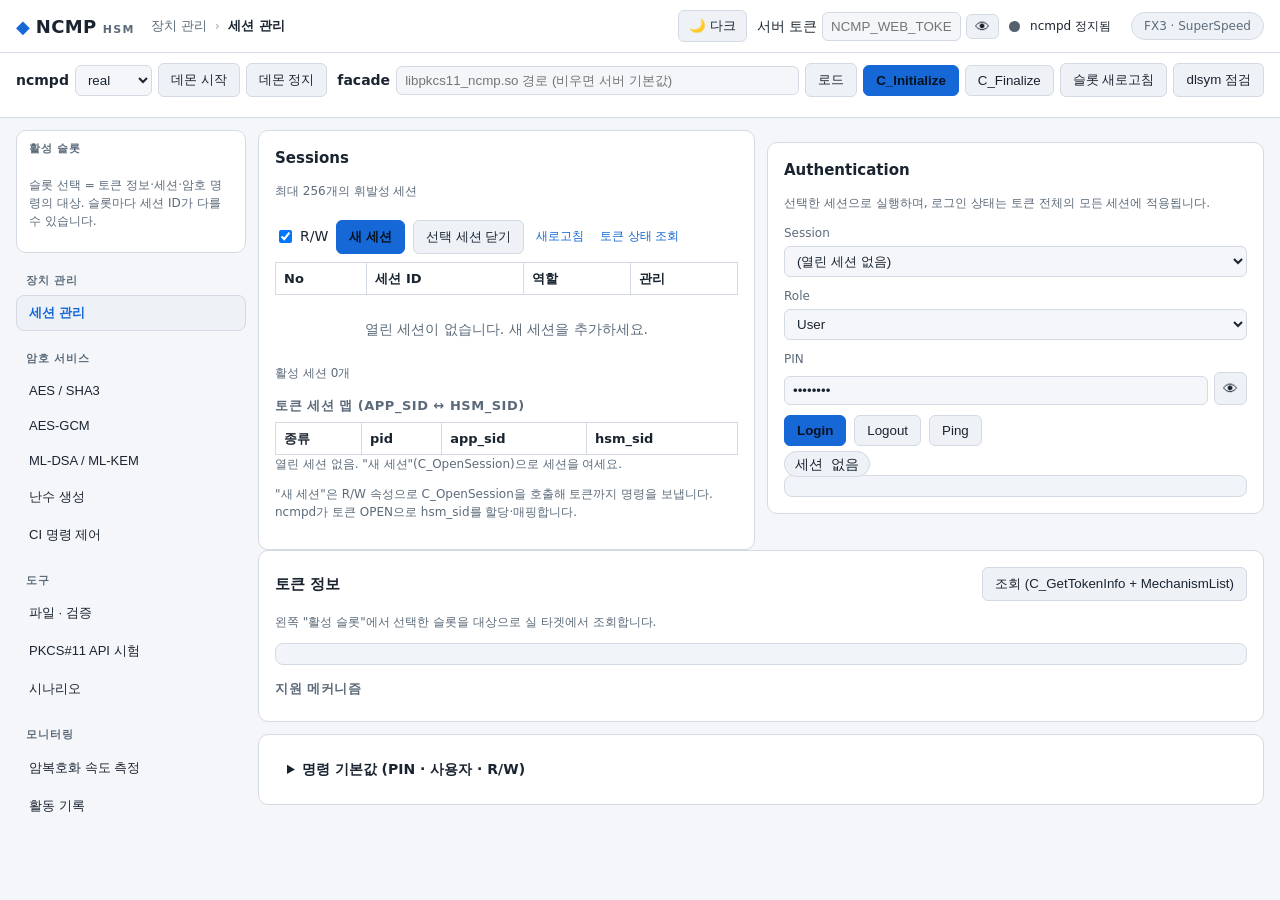
==== commit 96dacb76: "ncmp/gui/testapp: remove "장치 현황 · SRAM" menu, move real-target cards to 세션 관리 The reference Web UI's" ====
--- a/ncmp/gui/testapp/web/index.html
+++ b/ncmp/gui/testapp/web/index.html
@@ -57,7 +57,6 @@
       </div>
       <div class="navgroup">
         <div class="navhead">장치 관리</div>
-        <button class="navitem" type="button" data-tab="token"   data-group="장치 관리" data-label="장치 현황 · SRAM">장치 현황 · SRAM</button>
         <button class="navitem active" type="button" data-tab="session" data-group="장치 관리" data-label="세션 관리">세션 관리</button>
       </div>
       <div class="navgroup">
@@ -83,38 +82,6 @@
 
     <!-- Right: content -->
     <section class="content">
-      <!-- 장치 현황 · SRAM -->
-      <div class="tabpane" data-pane="token">
-        <div class="card">
-          <div class="card-head">
-            <h2>토큰 정보</h2>
-            <button id="btnTokenInfo">조회 (C_GetTokenInfo + MechanismList)</button>
-          </div>
-          <p class="muted small">왼쪽 "활성 슬롯"에서 선택한 슬롯을 대상으로 조회합니다.</p>
-          <pre id="tokenInfo" class="out"></pre>
-          <h3>지원 메커니즘</h3>
-          <ul id="mechList" class="mechs"></ul>
-        </div>
-        <details id="cmdDefaults" class="defaults card">
-          <summary title="여기서 지정한 값이 로그인·세션 명령의 기본값으로 쓰입니다(C_Initialize 시 적용). 각 탭에서 개별 수정 가능">명령 기본값 (PIN · 사용자 · R/W)</summary>
-          <div class="row">
-            <label>사용자
-              <select id="defUserType">
-                <option value="1">User</option>
-                <option value="0">SO</option>
-                <option value="2">ContextSpecific</option>
-              </select>
-            </label>
-            <label title="실 토큰 User PIN 12345678 / mock 1234 (transport에 맞춰 자동 설정)">User PIN <input type="password" id="defPin" value="12345678" size="10"></label>
-            <button type="button" class="eye" data-target="defPin" title="표시/숨김">👁</button>
-            <label title="실 토큰 SO PIN 87654321 / mock 12345678 (transport에 맞춰 자동 설정)">SO PIN <input type="password" id="defSoPin" value="87654321" size="12"></label>
-            <button type="button" class="eye" data-target="defSoPin" title="표시/숨김">👁</button>
-            <label><input type="checkbox" id="defRw" checked> R/W</label>
-            <button id="btnApplyDefaults" type="button" title="지금 각 탭 입력칸에 반영">적용</button>
-          </div>
-        </details>
-      </div>
-
       <!-- 세션 관리 (Sessions + Authentication) -->
       <div class="tabpane active" data-pane="session">
         <div class="cards2">
@@ -178,6 +145,36 @@
             <pre id="sessionInfo" class="out"></pre>
           </div>
         </div>
+
+        <div class="card">
+          <div class="card-head">
+            <h2>토큰 정보</h2>
+            <button id="btnTokenInfo">조회 (C_GetTokenInfo + MechanismList)</button>
+          </div>
+          <p class="muted small">왼쪽 "활성 슬롯"에서 선택한 슬롯을 대상으로 실 타겟에서 조회합니다.</p>
+          <pre id="tokenInfo" class="out"></pre>
+          <h3>지원 메커니즘</h3>
+          <ul id="mechList" class="mechs"></ul>
+        </div>
+
+        <details id="cmdDefaults" class="defaults card">
+          <summary title="여기서 지정한 값이 로그인·세션 명령의 기본값으로 쓰입니다(C_Initialize 시 적용). 각 탭에서 개별 수정 가능">명령 기본값 (PIN · 사용자 · R/W)</summary>
+          <div class="row">
+            <label>사용자
+              <select id="defUserType">
+                <option value="1">User</option>
+                <option value="0">SO</option>
+                <option value="2">ContextSpecific</option>
+              </select>
+            </label>
+            <label title="실 토큰 User PIN 12345678 / mock 1234 (transport에 맞춰 자동 설정)">User PIN <input type="password" id="defPin" value="12345678" size="10"></label>
+            <button type="button" class="eye" data-target="defPin" title="표시/숨김">👁</button>
+            <label title="실 토큰 SO PIN 87654321 / mock 12345678 (transport에 맞춰 자동 설정)">SO PIN <input type="password" id="defSoPin" value="87654321" size="12"></label>
+            <button type="button" class="eye" data-target="defSoPin" title="표시/숨김">👁</button>
+            <label><input type="checkbox" id="defRw" checked> R/W</label>
+            <button id="btnApplyDefaults" type="button" title="지금 각 탭 입력칸에 반영">적용</button>
+          </div>
+        </details>
       </div>
 
       <!-- AES / SHA3 (hash + AES-CTR) -->
@@ -226,6 +223,41 @@
           <h3>결과</h3>
           <pre id="ctrOut" class="out"></pre>
         </div>
+
+        <div class="card">
+          <h2>멀티파트 digest (대용량 · Init / Update×N / Final)</h2>
+          <p class="muted small">64KB 이상 데이터를 여러 번의 C_DigestUpdate로 나눠 처리합니다.
+            데이터는 <b>직접 입력</b>(위 "해시" 카드, 단발)하거나, <b>크기를 지정해 Hex 시험파일</b>
+            (64바이트/줄)을 만들거나, <b>기존 시험 파일을 선택</b>해 사용합니다.</p>
+          <div class="row">
+            <label><b>활성 세션</b> <select class="sessionPicker"></select></label>
+            <label>해시
+              <select id="mdMech">
+                <option value="592">SHA-256</option>
+                <option value="624">SHA-512</option>
+                <option value="693">SHA3-224</option>
+                <option value="688">SHA3-256</option>
+                <option value="704">SHA3-384</option>
+                <option value="720">SHA3-512</option>
+              </select>
+            </label>
+            <label>update 청크(bytes, ≤3968) <input type="number" id="mdChunk" value="3968" min="1" max="3968"></label>
+          </div>
+          <div class="row">
+            <label>데이터 크기(bytes) <input type="number" id="mdGenSize" value="65536" min="0" max="67108864"></label>
+            <button id="btnMdGen" class="ghost">Hex 시험파일 생성</button>
+            <span id="mdGenInfo" class="muted small"></span>
+          </div>
+          <div class="row">
+            <label style="flex:1">시험 파일 선택 <select id="mdFile"></select></label>
+            <button id="btnMdFiles" class="ghost">목록 새로고침</button>
+          </div>
+          <div class="row">
+            <button id="btnMdRun" class="primary">멀티파트 digest 실행 (선택 파일)</button>
+          </div>
+          <h3>결과</h3>
+          <pre id="mdOut" class="out"></pre>
+        </div>
       </div>
 
       <!-- AES-GCM -->
@@ -269,6 +301,42 @@
           <h3>결과</h3>
           <pre id="gcmOut" class="out">실행 전</pre>
         </div>
+
+        <div class="card">
+          <h2>멀티파트 AES-GCM (대용량 · Init / Update×N / Final)</h2>
+          <p class="muted small">64KB 이상 데이터를 여러 C_EncryptUpdate/C_DecryptUpdate로 처리합니다.
+            입력은 시험 파일(Hex)을 생성하거나 선택합니다. 암호화 결과는 <b>암호문+태그</b> 파일,
+            복호화는 <b>평문</b> 파일로 저장됩니다(복호화 입력은 암호문+태그 파일).</p>
+          <div class="row">
+            <label><b>활성 세션</b> <select class="sessionPicker"></select></label>
+            <label>동작 <select id="gmpDir"><option value="1">암호화</option><option value="0">복호화 및 태그 검증</option></select></label>
+            <label>update 청크(bytes) <input type="number" id="gmpChunk" value="32768" min="1" max="1048576"></label>
+          </div>
+          <div class="row">
+            <label>AES 키 Hex (16/24/32B) <input type="password" id="gmpKey" autocomplete="off" spellcheck="false"></label>
+            <label>IV Hex (1–16B) <input type="text" id="gmpIv" autocomplete="off" spellcheck="false"></label>
+            <button id="btnGmpNewIv" class="ghost">새 12B IV</button>
+          </div>
+          <div class="row">
+            <label style="flex:1">AAD Hex (선택) <input type="text" id="gmpAad" autocomplete="off" spellcheck="false"></label>
+            <label>태그 길이 <select id="gmpTagLen"><option value="16">16B</option><option value="15">15B</option><option value="14">14B</option><option value="13">13B</option><option value="12">12B</option></select></label>
+          </div>
+          <div class="row">
+            <label>입력 데이터 크기(bytes) <input type="number" id="gmpGenSize" value="65536" min="0" max="67108864"></label>
+            <button id="btnGmpGen" class="ghost">Hex 시험파일 생성</button>
+            <span id="gmpGenInfo" class="muted small"></span>
+          </div>
+          <div class="row">
+            <label style="flex:1">입력 파일 선택 <select id="gmpFile"></select></label>
+            <button id="btnGmpFiles" class="ghost">목록 새로고침</button>
+          </div>
+          <div class="row">
+            <label style="flex:1">출력 파일명(선택) <input type="text" id="gmpOutName" placeholder="비우면 자동(<입력>_ct/pt.hex)"></label>
+            <button id="btnGmpRun" class="primary">멀티파트 GCM 실행</button>
+          </div>
+          <h3>결과</h3>
+          <pre id="gmpOut" class="out"></pre>
+        </div>
       </div>
 
       <!-- ML-DSA / ML-KEM -->
@@ -276,7 +344,7 @@
         <div class="card">
           <h2>ML-DSA / ML-KEM (PQC)</h2>
           <p class="muted">이 웹앱이 로드하는 standalone facade(mode-2)에는 ML-DSA/ML-KEM
-            연산이 구현되어 있지 않습니다(스텁). 광고 메커니즘 목록은 "장치 현황 · SRAM"의
+            연산이 구현되어 있지 않습니다(스텁). 광고 메커니즘 목록은 "세션 관리"의
             토큰 정보 조회에서 확인할 수 있습니다. PQC 전체 기능은 opencryptoki full 빌드의
             mode-1 STDLL에서 제공됩니다(<code>ncmp_specific.c</code>).</p>
         </div>
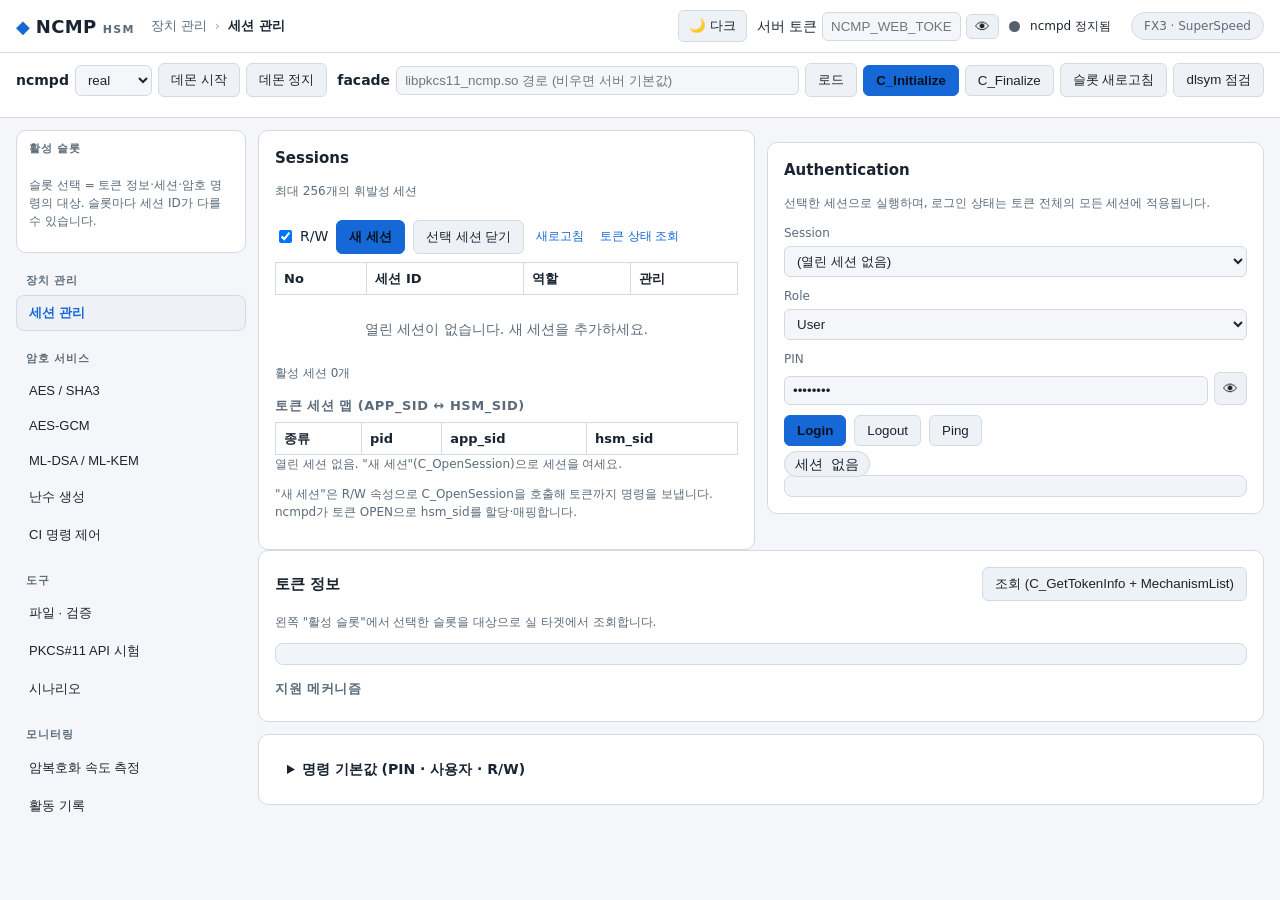
==== commit 2f45f2e5: "ncmp: PEM AES stored key_id + AES-GCM multipart via the CI backend Add two PEM crypto features on to" ====
--- a/ncmp/gui/testapp/web/index.html
+++ b/ncmp/gui/testapp/web/index.html
@@ -58,6 +58,7 @@
       <div class="navgroup">
         <div class="navhead">장치 관리</div>
         <button class="navitem active" type="button" data-tab="session" data-group="장치 관리" data-label="세션 관리">세션 관리</button>
+        <button class="navitem" type="button" data-tab="pemci" data-group="장치 관리" data-label="PEM CI 콘솔" id="navPemci" hidden>PEM CI 콘솔</button>
       </div>
       <div class="navgroup">
         <div class="navhead">암호 서비스</div>
@@ -175,6 +176,89 @@
             <button id="btnApplyDefaults" type="button" title="지금 각 탭 입력칸에 반영">적용</button>
           </div>
         </details>
+      </div>
+
+      <!-- PEM CI 콘솔 (PEM 슬롯 선택 시 표시) -->
+      <div class="tabpane" data-pane="pemci">
+        <div class="card">
+          <h2>PEM CI 콘솔 <span class="pill">PEM · usbfs 04b4:5054</span></h2>
+          <p class="muted small">선택한 <b>PEM 슬롯</b>에서 PKCS#11 API를 통해 단위 기능을 실행합니다
+            (facade → ncmpd PEM 백엔드 → <b>CI v4</b> → USB). 먼저 "세션 관리"에서 세션을 여세요.</p>
+          <div class="row">
+            <label><b>활성 세션</b> <select class="sessionPicker"></select></label>
+            <label>명령
+              <select id="pemOp">
+                <option value="capabilities">CAPABILITIES</option>
+                <option value="echo">ECHO</option>
+                <option value="key_table">KEY_TABLE_INFO</option>
+                <option value="perf_query">PERF_QUERY</option>
+                <option value="sha3_256">SHA3-256</option>
+                <option value="sha3_384">SHA3-384</option>
+                <option value="sha3_512">SHA3-512</option>
+                <option value="gcm_enc">AES-256 GCM · 암호화</option>
+                <option value="gcm_dec">AES-256 GCM · 복호화</option>
+                <option value="ctr_enc">AES-256 CTR · 암호화</option>
+                <option value="ctr_dec">AES-256 CTR · 복호화</option>
+                <option value="gcm_mp_enc">AES-256 GCM 멀티파트(파일) · 암호화</option>
+                <option value="gcm_mp_dec">AES-256 GCM 멀티파트(파일) · 복호화</option>
+                <option value="mldsa_keygen">ML-DSA · KEYGEN</option>
+                <option value="mldsa_sign">ML-DSA · SIGN</option>
+                <option value="mldsa_verify">ML-DSA · VERIFY</option>
+                <option value="mlkem_keygen">ML-KEM · KEYGEN</option>
+                <option value="mlkem_encaps">ML-KEM · ENCAPS</option>
+                <option value="mlkem_decaps">ML-KEM · DECAPS</option>
+              </select>
+            </label>
+          </div>
+          <div id="pemFields">
+            <label data-pf="data" style="display:block">데이터 <span id="pemDataHint" class="muted small"></span>
+              <input type="text" id="pemData" value="PEM CI test" style="width:100%"></label>
+            <label data-pf="keyid" style="display:block">저장 키 ID <span class="muted small">(0 = 입력 키 사용 · CTR 홀수 1–19 / GCM 짝수 2–20)</span>
+              <input type="number" id="pemKeyId" value="0" min="0" max="20" style="width:120px"></label>
+            <label data-pf="key" style="display:block">AES 키 Hex (32바이트) <span class="muted small">(저장 키 ID&gt;0이면 무시)</span>
+              <input type="password" id="pemKey" autocomplete="off"
+                value="000102030405060708090a0b0c0d0e0f101112131415161718191a1b1c1d1e1f" style="width:100%"></label>
+            <div class="row">
+              <label data-pf="iv"><span id="pemIvLabel">IV Hex</span>
+                <input type="text" id="pemIv" value="101112131415161718191a1b"></label>
+              <label data-pf="tag">Tag Hex (복호화)
+                <input type="text" id="pemTag" placeholder="복호화 시 암호문 뒤 16바이트"></label>
+            </div>
+            <label data-pf="aad" style="display:block">AAD Hex (선택)
+              <input type="text" id="pemAad" style="width:100%"></label>
+            <div data-pf="mpfile">
+              <div class="row">
+                <label>입력 파일 <select id="pemMpFile"></select></label>
+                <label>생성 크기(B) <input type="number" id="pemMpGenSize" value="65536" min="1" style="width:140px"></label>
+                <button id="pemMpGen" type="button">Hex 파일 생성</button>
+              </div>
+              <div class="row">
+                <label>update당 청크(B) <input type="number" id="pemMpChunk" value="16384" min="1" style="width:140px"></label>
+                <label>출력 파일명 <input type="text" id="pemMpOut" placeholder="(자동)" style="width:220px"></label>
+              </div>
+              <p class="muted small">C_EncryptInit → C_EncryptUpdate×N → C_EncryptFinal 경로를 PEM
+                AES_GCM_INIT/UPDATE/FINAL(0x0133/34/35)로 변환합니다. 64KB 이상 입력 권장.</p>
+            </div>
+            <label data-pf="profile">프로파일
+              <select id="pemProfile"></select></label>
+            <label data-pf="pk" style="display:block">Public key Hex
+              <textarea id="pemPk" rows="2" spellcheck="false" style="width:100%"></textarea></label>
+            <label data-pf="sk" style="display:block">Secret key Hex
+              <textarea id="pemSk" rows="2" spellcheck="false" style="width:100%"></textarea></label>
+            <label data-pf="sig" style="display:block">Signature Hex
+              <textarea id="pemSig" rows="2" spellcheck="false" style="width:100%"></textarea></label>
+            <label data-pf="ct" style="display:block">Ciphertext Hex
+              <textarea id="pemCt" rows="2" spellcheck="false" style="width:100%"></textarea></label>
+          </div>
+          <div class="row">
+            <button id="pemRun" class="primary">실행</button>
+          </div>
+          <h3>결과</h3>
+          <pre id="pemOut" class="out"></pre>
+          <p class="muted small">지원: SESSION · CAPABILITIES·ECHO·KEY_TABLE·PERF_QUERY ·
+            SHA3-256/384/512 · AES-256 GCM/CTR 단발 · AES 저장 키 ID · AES-GCM 멀티파트(파일) ·
+            ML-DSA/ML-KEM(KEYGEN/SIGN·VERIFY/ENCAPS·DECAPS).</p>
+        </div>
       </div>
 
       <!-- AES / SHA3 (hash + AES-CTR) -->
